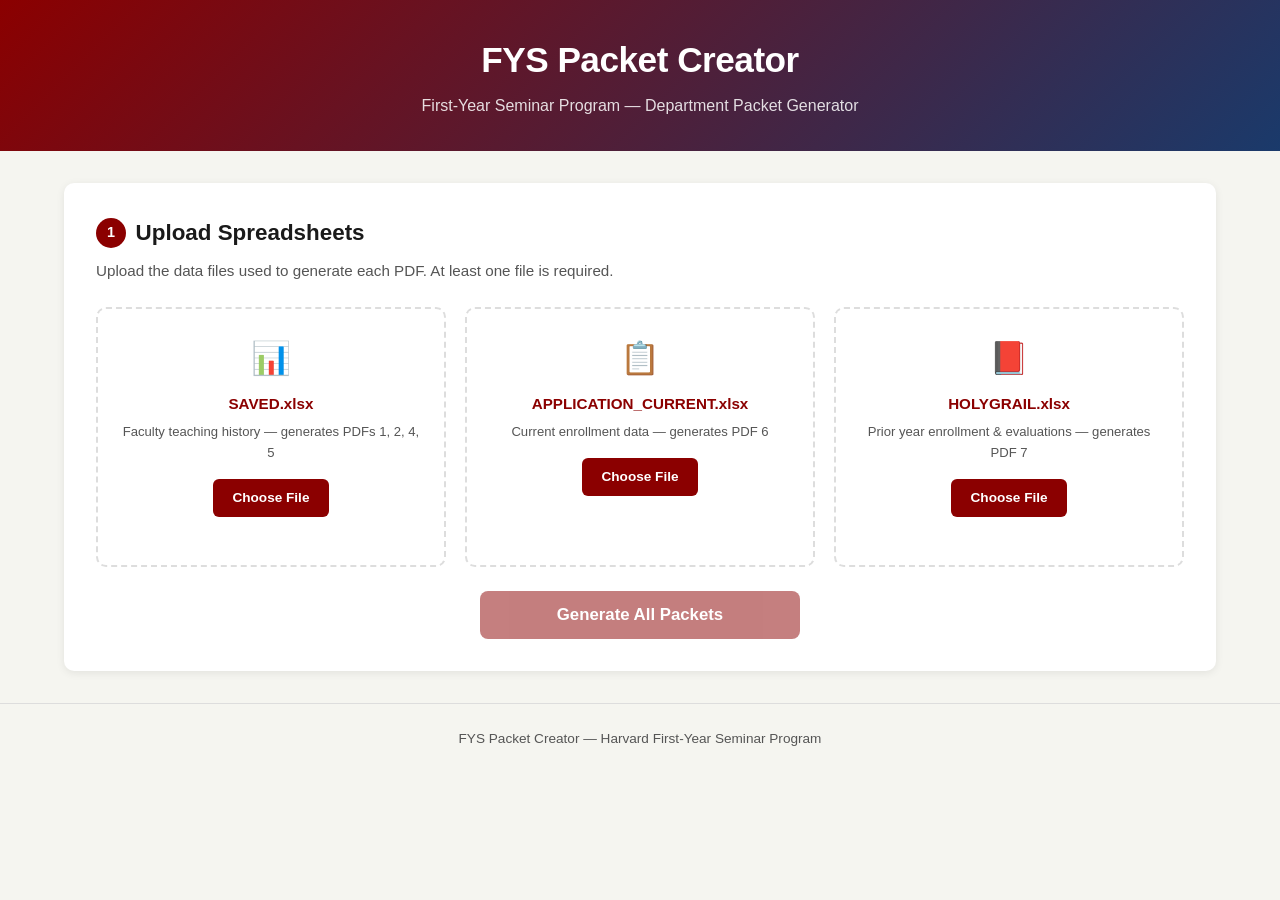
==== templates/index.html @ 32055b08 "Initial commit: FYS Packet Creator with web UI Flask-based tool for generating First-Year Seminar Pr" ====
<!DOCTYPE html>
<html lang="en">
<head>
    <meta charset="UTF-8">
    <meta name="viewport" content="width=device-width, initial-scale=1.0">
    <title>FYS Packet Creator</title>
    <link rel="stylesheet" href="/static/style.css">
</head>
<body>
    <header>
        <div class="header-content">
            <h1>FYS Packet Creator</h1>
            <p class="subtitle">First-Year Seminar Program &mdash; Department Packet Generator</p>
        </div>
    </header>

    <main>
        <!-- Step 1: Upload -->
        <section class="card" id="upload-section">
            <h2><span class="step-num">1</span> Upload Spreadsheets</h2>
            <p class="hint">Upload the data files used to generate each PDF. At least one file is required.</p>

            <div class="upload-grid">
                <div class="upload-box" id="box-saved">
                    <div class="upload-icon">&#128202;</div>
                    <h3>SAVED.xlsx</h3>
                    <p>Faculty teaching history &mdash; generates PDFs 1, 2, 4, 5</p>
                    <input type="file" id="file-saved" accept=".xlsx,.xls" />
                    <label for="file-saved" class="upload-btn">Choose File</label>
                    <span class="file-name" id="name-saved"></span>
                </div>

                <div class="upload-box" id="box-current">
                    <div class="upload-icon">&#128203;</div>
                    <h3>APPLICATION_CURRENT.xlsx</h3>
                    <p>Current enrollment data &mdash; generates PDF 6</p>
                    <input type="file" id="file-current" accept=".xlsx,.xls" />
                    <label for="file-current" class="upload-btn">Choose File</label>
                    <span class="file-name" id="name-current"></span>
                </div>

                <div class="upload-box" id="box-holygrail">
                    <div class="upload-icon">&#128213;</div>
                    <h3>HOLYGRAIL.xlsx</h3>
                    <p>Prior year enrollment &amp; evaluations &mdash; generates PDF 7</p>
                    <input type="file" id="file-holygrail" accept=".xlsx,.xls" />
                    <label for="file-holygrail" class="upload-btn">Choose File</label>
                    <span class="file-name" id="name-holygrail"></span>
                </div>
            </div>

            <button class="primary-btn" id="btn-generate" disabled>
                Generate All Packets
            </button>
        </section>

        <!-- Progress -->
        <section class="card hidden" id="progress-section">
            <h2>Generating Packets&hellip;</h2>
            <div class="progress-bar">
                <div class="progress-fill" id="progress-fill"></div>
            </div>
            <p id="progress-text">Processing spreadsheets&hellip;</p>
        </section>

        <!-- Step 2: Results -->
        <section class="card hidden" id="results-section">
            <div class="results-header">
                <h2><span class="step-num">2</span> Generated Packets</h2>
                <button class="secondary-btn" id="btn-download-all">
                    Download All (ZIP)
                </button>
            </div>

            <div class="stats-bar" id="stats-bar"></div>

            <div class="results-controls">
                <input type="text" id="search-dept" placeholder="Search departments&hellip;" />
            </div>

            <div class="dept-grid" id="dept-grid"></div>
        </section>

        <!-- Step 3: Preview -->
        <section class="card hidden" id="preview-section">
            <div class="preview-header">
                <h2 id="preview-title">Preview</h2>
                <button class="close-btn" id="btn-close-preview">&times;</button>
            </div>
            <iframe id="pdf-preview" src="about:blank"></iframe>
        </section>
    </main>

    <footer>
        <p>FYS Packet Creator &mdash; Harvard First-Year Seminar Program</p>
    </footer>

    <script src="/static/app.js"></script>
</body>
</html>
---- static/style.css ----
/* FYS Packet Creator - Styles */

:root {
    --crimson: #8B0000;
    --crimson-light: #a82020;
    --bg: #f5f5f0;
    --card-bg: #ffffff;
    --text: #1a1a1a;
    --text-secondary: #555;
    --border: #ddd;
    --accent-blue: #1a3a6b;
    --success: #2e7d32;
    --radius: 10px;
}

* { box-sizing: border-box; margin: 0; padding: 0; }

body {
    font-family: -apple-system, BlinkMacSystemFont, 'Segoe UI', Roboto, sans-serif;
    background: var(--bg);
    color: var(--text);
    line-height: 1.6;
}

/* Header */
header {
    background: linear-gradient(135deg, var(--crimson), var(--accent-blue));
    color: white;
    padding: 2rem 0;
    text-align: center;
}

header h1 {
    font-size: 2.2rem;
    font-weight: 700;
    letter-spacing: -0.5px;
}

.subtitle {
    opacity: 0.85;
    font-size: 1rem;
    margin-top: 0.3rem;
}

/* Main layout */
main {
    max-width: 1200px;
    margin: 2rem auto;
    padding: 0 1.5rem;
}

/* Cards */
.card {
    background: var(--card-bg);
    border-radius: var(--radius);
    padding: 2rem;
    margin-bottom: 2rem;
    box-shadow: 0 2px 8px rgba(0,0,0,0.08);
}

.card h2 {
    font-size: 1.4rem;
    margin-bottom: 0.5rem;
    display: flex;
    align-items: center;
    gap: 0.6rem;
}

.step-num {
    background: var(--crimson);
    color: white;
    width: 30px;
    height: 30px;
    border-radius: 50%;
    display: inline-flex;
    align-items: center;
    justify-content: center;
    font-size: 0.9rem;
    font-weight: 700;
    flex-shrink: 0;
}

.hint {
    color: var(--text-secondary);
    font-size: 0.95rem;
    margin-bottom: 1.5rem;
}

.hidden { display: none !important; }

/* Upload grid */
.upload-grid {
    display: grid;
    grid-template-columns: repeat(auto-fit, minmax(280px, 1fr));
    gap: 1.2rem;
    margin-bottom: 1.5rem;
}

.upload-box {
    border: 2px dashed var(--border);
    border-radius: var(--radius);
    padding: 1.5rem;
    text-align: center;
    transition: border-color 0.2s, background 0.2s;
}

.upload-box:hover { border-color: var(--crimson); background: #fef8f8; }
.upload-box.has-file { border-color: var(--success); border-style: solid; background: #f0faf0; }

.upload-icon { font-size: 2rem; margin-bottom: 0.5rem; }

.upload-box h3 {
    font-size: 0.95rem;
    margin-bottom: 0.3rem;
    color: var(--crimson);
}

.upload-box p { font-size: 0.82rem; color: var(--text-secondary); margin-bottom: 1rem; }

.upload-box input[type="file"] { display: none; }

.upload-btn {
    display: inline-block;
    background: var(--crimson);
    color: white;
    padding: 0.5rem 1.2rem;
    border-radius: 6px;
    cursor: pointer;
    font-size: 0.85rem;
    font-weight: 600;
    transition: background 0.2s;
}

.upload-btn:hover { background: var(--crimson-light); }

.file-name {
    display: block;
    margin-top: 0.5rem;
    font-size: 0.82rem;
    color: var(--success);
    font-weight: 600;
    min-height: 1.2em;
}

/* Buttons */
.primary-btn {
    display: block;
    width: 100%;
    max-width: 320px;
    margin: 0 auto;
    background: var(--crimson);
    color: white;
    border: none;
    padding: 0.9rem 2rem;
    border-radius: 8px;
    font-size: 1.05rem;
    font-weight: 700;
    cursor: pointer;
    transition: background 0.2s, transform 0.1s;
}

.primary-btn:hover:not(:disabled) { background: var(--crimson-light); transform: translateY(-1px); }
.primary-btn:disabled { opacity: 0.5; cursor: not-allowed; }

.secondary-btn {
    background: var(--accent-blue);
    color: white;
    border: none;
    padding: 0.6rem 1.4rem;
    border-radius: 6px;
    font-size: 0.9rem;
    font-weight: 600;
    cursor: pointer;
    transition: background 0.2s;
}

.secondary-btn:hover { background: #254a8a; }

/* Progress */
.progress-bar {
    width: 100%;
    height: 8px;
    background: #e0e0e0;
    border-radius: 4px;
    overflow: hidden;
    margin: 1rem 0;
}

.progress-fill {
    width: 0%;
    height: 100%;
    background: linear-gradient(90deg, var(--crimson), var(--accent-blue));
    border-radius: 4px;
    transition: width 0.3s;
}

#progress-text { color: var(--text-secondary); font-size: 0.9rem; }

/* Results */
.results-header {
    display: flex;
    justify-content: space-between;
    align-items: center;
    margin-bottom: 1rem;
    flex-wrap: wrap;
    gap: 0.5rem;
}

.stats-bar {
    display: flex;
    gap: 1.5rem;
    padding: 0.8rem 1rem;
    background: #f8f8f5;
    border-radius: 8px;
    margin-bottom: 1rem;
    font-size: 0.9rem;
    flex-wrap: wrap;
}

.stats-bar .stat {
    display: flex;
    align-items: center;
    gap: 0.4rem;
}

.stats-bar .stat-value {
    font-weight: 700;
    color: var(--crimson);
}

.results-controls {
    margin-bottom: 1rem;
}

#search-dept {
    width: 100%;
    max-width: 400px;
    padding: 0.6rem 1rem;
    border: 1px solid var(--border);
    border-radius: 6px;
    font-size: 0.95rem;
}

#search-dept:focus { outline: none; border-color: var(--crimson); }

/* Department grid */
.dept-grid {
    display: grid;
    grid-template-columns: repeat(auto-fill, minmax(300px, 1fr));
    gap: 1rem;
}

.dept-card {
    border: 1px solid var(--border);
    border-radius: 8px;
    padding: 1rem;
    transition: box-shadow 0.2s;
}

.dept-card:hover { box-shadow: 0 4px 12px rgba(0,0,0,0.1); }

.dept-card-header {
    display: flex;
    justify-content: space-between;
    align-items: flex-start;
    margin-bottom: 0.6rem;
}

.dept-code {
    font-size: 1.1rem;
    font-weight: 700;
    color: var(--crimson);
}

.dept-full-name {
    font-size: 0.8rem;
    color: var(--text-secondary);
    margin-bottom: 0.6rem;
}

.dept-pdfs {
    display: flex;
    flex-wrap: wrap;
    gap: 0.4rem;
    margin-bottom: 0.6rem;
}

.pdf-badge {
    display: inline-block;
    background: #f0f0f0;
    color: var(--text);
    padding: 0.2rem 0.5rem;
    border-radius: 4px;
    font-size: 0.72rem;
    cursor: pointer;
    transition: background 0.2s;
    white-space: nowrap;
    overflow: hidden;
    text-overflow: ellipsis;
    max-width: 200px;
}

.pdf-badge:hover { background: var(--crimson); color: white; }

.dept-actions {
    display: flex;
    gap: 0.5rem;
}

.dept-actions button {
    flex: 1;
    padding: 0.4rem;
    border: 1px solid var(--border);
    border-radius: 4px;
    background: white;
    font-size: 0.8rem;
    cursor: pointer;
    transition: all 0.2s;
}

.dept-actions .btn-preview { color: var(--accent-blue); border-color: var(--accent-blue); }
.dept-actions .btn-preview:hover { background: var(--accent-blue); color: white; }
.dept-actions .btn-download { color: var(--crimson); border-color: var(--crimson); }
.dept-actions .btn-download:hover { background: var(--crimson); color: white; }

/* Preview */
.preview-header {
    display: flex;
    justify-content: space-between;
    align-items: center;
    margin-bottom: 1rem;
}

.close-btn {
    background: none;
    border: none;
    font-size: 1.8rem;
    cursor: pointer;
    color: var(--text-secondary);
    line-height: 1;
}

.close-btn:hover { color: var(--crimson); }

#pdf-preview {
    width: 100%;
    height: 700px;
    border: 1px solid var(--border);
    border-radius: 6px;
}

/* Footer */
footer {
    text-align: center;
    padding: 1.5rem;
    color: var(--text-secondary);
    font-size: 0.85rem;
    border-top: 1px solid var(--border);
    margin-top: 2rem;
}

/* Responsive */
@media (max-width: 640px) {
    header h1 { font-size: 1.6rem; }
    .upload-grid { grid-template-columns: 1fr; }
    .dept-grid { grid-template-columns: 1fr; }
    .results-header { flex-direction: column; }
}
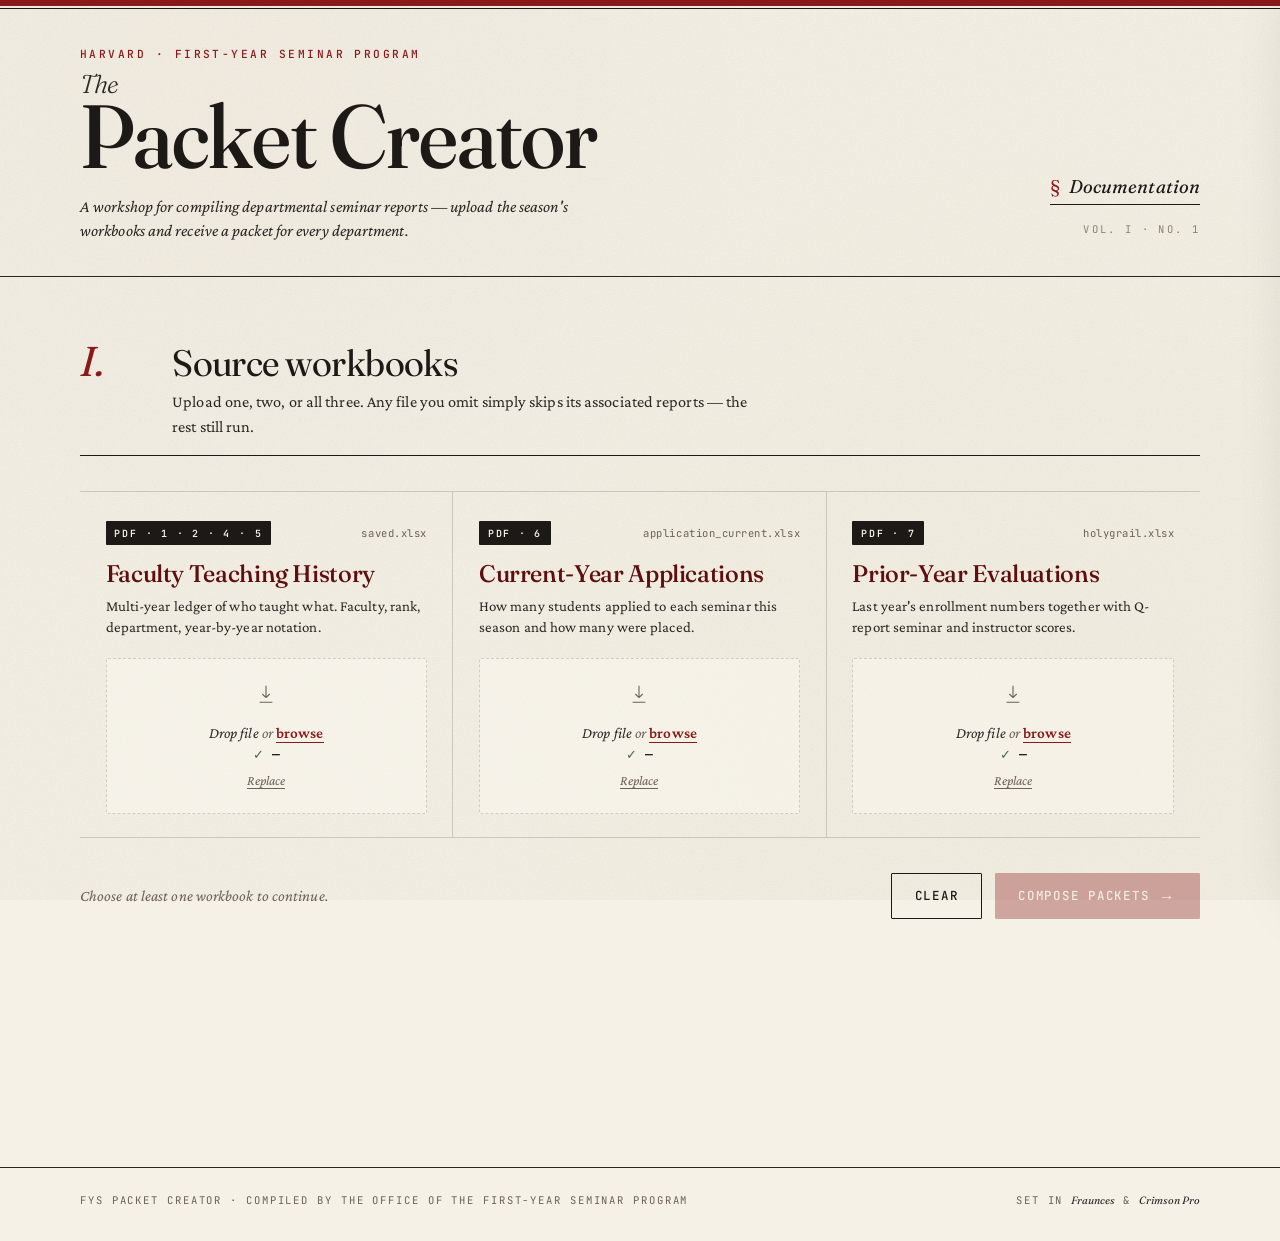
==== commit 743bd74c: "Redesign frontend with editorial typography and add user handbook Rewrite the upload page with a cal" ====
--- a/templates/index.html
+++ b/templates/index.html
@@ -1,100 +1,224 @@
 <!DOCTYPE html>
 <html lang="en">
 <head>
-    <meta charset="UTF-8">
-    <meta name="viewport" content="width=device-width, initial-scale=1.0">
-    <title>FYS Packet Creator</title>
-    <link rel="stylesheet" href="/static/style.css">
+    <meta charset="UTF-8" />
+    <meta name="viewport" content="width=device-width, initial-scale=1.0" />
+    <title>Packet Creator — First-Year Seminar Program</title>
+
+    <link rel="preconnect" href="https://fonts.googleapis.com">
+    <link rel="preconnect" href="https://fonts.gstatic.com" crossorigin>
+    <link href="https://fonts.googleapis.com/css2?family=Fraunces:ital,opsz,wght@0,9..144,300..900;1,9..144,300..900&family=Crimson+Pro:ital,wght@0,300..700;1,300..700&family=JetBrains+Mono:wght@400;500;600&display=swap" rel="stylesheet">
+
+    <link rel="stylesheet" href="/static/style.css" />
 </head>
 <body>
-    <header>
-        <div class="header-content">
-            <h1>FYS Packet Creator</h1>
-            <p class="subtitle">First-Year Seminar Program &mdash; Department Packet Generator</p>
+
+<div class="grain"></div>
+
+<header class="masthead">
+    <div class="rule rule-top"></div>
+    <div class="masthead-inner">
+        <div class="masthead-left">
+            <p class="eyebrow">Harvard · First-Year Seminar Program</p>
+            <h1 class="wordmark">
+                <span class="wordmark-the">The</span>
+                <span class="wordmark-main">Packet Creator</span>
+            </h1>
+            <p class="dek">A workshop for compiling departmental seminar reports — upload the season's workbooks and receive a packet for every department.</p>
+        </div>
+        <nav class="masthead-nav">
+            <a class="nav-link" href="/static/docs.html" target="_blank" rel="noopener">
+                <span class="nav-num">§</span>
+                <span class="nav-label">Documentation</span>
+            </a>
+            <span class="nav-meta">Vol. I · No. 1</span>
+        </nav>
+    </div>
+    <div class="rule rule-bottom"></div>
+</header>
+
+<main class="folio">
+
+    <!-- ─────────────────────────────────────────────────────────────
+         I. SOURCE FILES
+         ────────────────────────────────────────────────────────── -->
+    <section class="movement" id="upload-section">
+        <header class="movement-head">
+            <span class="movement-num">I.</span>
+            <div>
+                <h2 class="movement-title">Source workbooks</h2>
+                <p class="movement-sub">Upload one, two, or all three. Any file you omit simply skips its associated reports — the rest still run.</p>
+            </div>
+        </header>
+
+        <div class="dropzones">
+
+            <article class="dropzone" data-key="saved" data-field="saved_xlsx">
+                <header class="dz-head">
+                    <span class="dz-tag">Pdf · 1 · 2 · 4 · 5</span>
+                    <span class="dz-filename">SAVED.xlsx</span>
+                </header>
+                <h3 class="dz-name">Faculty Teaching History</h3>
+                <p class="dz-blurb">Multi-year ledger of who taught what. Faculty, rank, department, year-by-year notation.</p>
+                <div class="dz-drop" tabindex="0" role="button" aria-label="Upload SAVED.xlsx">
+                    <input type="file" id="file-saved" accept=".xlsx,.xls" hidden />
+                    <div class="dz-empty">
+                        <svg class="dz-icon" viewBox="0 0 24 24" fill="none" stroke="currentColor" stroke-width="1.2"><path d="M12 3v13m0 0l-4-4m4 4l4-4M5 21h14"/></svg>
+                        <p class="dz-prompt">Drop file <span class="dz-or">or</span> <span class="dz-browse">browse</span></p>
+                    </div>
+                    <div class="dz-filled" hidden>
+                        <p class="dz-check">✓ <span class="dz-fname">—</span></p>
+                        <button type="button" class="dz-replace">Replace</button>
+                    </div>
+                </div>
+            </article>
+
+            <article class="dropzone" data-key="current" data-field="application_current_xlsx">
+                <header class="dz-head">
+                    <span class="dz-tag">Pdf · 6</span>
+                    <span class="dz-filename">APPLICATION_CURRENT.xlsx</span>
+                </header>
+                <h3 class="dz-name">Current-Year Applications</h3>
+                <p class="dz-blurb">How many students applied to each seminar this season and how many were placed.</p>
+                <div class="dz-drop" tabindex="0" role="button" aria-label="Upload APPLICATION_CURRENT.xlsx">
+                    <input type="file" id="file-current" accept=".xlsx,.xls" hidden />
+                    <div class="dz-empty">
+                        <svg class="dz-icon" viewBox="0 0 24 24" fill="none" stroke="currentColor" stroke-width="1.2"><path d="M12 3v13m0 0l-4-4m4 4l4-4M5 21h14"/></svg>
+                        <p class="dz-prompt">Drop file <span class="dz-or">or</span> <span class="dz-browse">browse</span></p>
+                    </div>
+                    <div class="dz-filled" hidden>
+                        <p class="dz-check">✓ <span class="dz-fname">—</span></p>
+                        <button type="button" class="dz-replace">Replace</button>
+                    </div>
+                </div>
+            </article>
+
+            <article class="dropzone" data-key="holygrail" data-field="holygrail_xlsx">
+                <header class="dz-head">
+                    <span class="dz-tag">Pdf · 7</span>
+                    <span class="dz-filename">HOLYGRAIL.xlsx</span>
+                </header>
+                <h3 class="dz-name">Prior-Year Evaluations</h3>
+                <p class="dz-blurb">Last year's enrollment numbers together with Q-report seminar and instructor scores.</p>
+                <div class="dz-drop" tabindex="0" role="button" aria-label="Upload HOLYGRAIL.xlsx">
+                    <input type="file" id="file-holygrail" accept=".xlsx,.xls" hidden />
+                    <div class="dz-empty">
+                        <svg class="dz-icon" viewBox="0 0 24 24" fill="none" stroke="currentColor" stroke-width="1.2"><path d="M12 3v13m0 0l-4-4m4 4l4-4M5 21h14"/></svg>
+                        <p class="dz-prompt">Drop file <span class="dz-or">or</span> <span class="dz-browse">browse</span></p>
+                    </div>
+                    <div class="dz-filled" hidden>
+                        <p class="dz-check">✓ <span class="dz-fname">—</span></p>
+                        <button type="button" class="dz-replace">Replace</button>
+                    </div>
+                </div>
+            </article>
+
+        </div>
+
+        <footer class="movement-foot">
+            <p class="run-status" id="run-status">Choose at least one workbook to continue.</p>
+            <div class="run-actions">
+                <button class="btn btn-ghost" id="btn-reset" type="button">Clear</button>
+                <button class="btn btn-press" id="btn-generate" type="button" disabled>
+                    <span>Compose packets</span>
+                    <span class="btn-arrow">→</span>
+                </button>
+            </div>
+        </footer>
+    </section>
+
+    <!-- ─────────────────────────────────────────────────────────────
+         PROGRESS
+         ────────────────────────────────────────────────────────── -->
+    <section class="movement progress-movement" id="progress-section" hidden>
+        <header class="movement-head">
+            <span class="movement-num">·</span>
+            <div>
+                <h2 class="movement-title" id="progress-headline">Composing…</h2>
+                <p class="movement-sub" id="progress-detail">Reading workbooks.</p>
+            </div>
+        </header>
+
+        <ol class="phases">
+            <li class="phase" data-phase="upload"><span class="phase-num">01</span><span class="phase-label">Upload</span></li>
+            <li class="phase" data-phase="read"><span class="phase-num">02</span><span class="phase-label">Read workbooks</span></li>
+            <li class="phase" data-phase="generate"><span class="phase-num">03</span><span class="phase-label">Generate PDFs</span></li>
+            <li class="phase" data-phase="combine"><span class="phase-num">04</span><span class="phase-label">Combine</span></li>
+            <li class="phase" data-phase="done"><span class="phase-num">05</span><span class="phase-label">Done</span></li>
+        </ol>
+
+        <div class="progress-strip">
+            <div class="progress-strip-fill" id="progress-fill"></div>
+        </div>
+    </section>
+
+    <!-- ─────────────────────────────────────────────────────────────
+         II. INDEX OF DEPARTMENTS
+         ────────────────────────────────────────────────────────── -->
+    <section class="movement" id="results-section" hidden>
+        <header class="movement-head">
+            <span class="movement-num">II.</span>
+            <div>
+                <h2 class="movement-title">Index of departments</h2>
+                <p class="movement-sub" id="results-sub">—</p>
+            </div>
+        </header>
+
+        <div class="index-toolbar">
+            <div class="search">
+                <span class="search-glyph">⌕</span>
+                <input type="search" id="search-dept" placeholder="Search by code or full name…" autocomplete="off" />
+            </div>
+            <div class="toolbar-right">
+                <div class="sort">
+                    <label for="sort-dept">Order</label>
+                    <select id="sort-dept">
+                        <option value="code">By code</option>
+                        <option value="name">By full name</option>
+                        <option value="count">By PDF count</option>
+                    </select>
+                </div>
+                <button class="btn btn-press btn-small" id="btn-download-all" type="button">
+                    Download all (ZIP)
+                </button>
+            </div>
+        </div>
+
+        <ul class="dept-index" id="dept-grid"></ul>
+
+        <div class="errors-shelf" id="errors-shelf" hidden>
+            <h3 class="errors-title">Warnings</h3>
+            <ul class="errors-list" id="errors-list"></ul>
+        </div>
+    </section>
+
+</main>
+
+<!-- ─────────────────────────────────────────────────────────────
+     PREVIEW DRAWER
+     ────────────────────────────────────────────────────────── -->
+<aside class="preview" id="preview-section" hidden>
+    <header class="preview-head">
+        <div>
+            <p class="preview-eyebrow" id="preview-eyebrow">Preview</p>
+            <h3 class="preview-title" id="preview-title">—</h3>
+        </div>
+        <div class="preview-actions">
+            <a class="btn btn-ghost btn-small" id="preview-open-tab" href="#" target="_blank" rel="noopener">Open in new tab</a>
+            <button class="btn btn-ghost btn-small" id="btn-close-preview" type="button">Close ×</button>
         </div>
     </header>
-
-    <main>
-        <!-- Step 1: Upload -->
-        <section class="card" id="upload-section">
-            <h2><span class="step-num">1</span> Upload Spreadsheets</h2>
-            <p class="hint">Upload the data files used to generate each PDF. At least one file is required.</p>
-
-            <div class="upload-grid">
-                <div class="upload-box" id="box-saved">
-                    <div class="upload-icon">&#128202;</div>
-                    <h3>SAVED.xlsx</h3>
-                    <p>Faculty teaching history &mdash; generates PDFs 1, 2, 4, 5</p>
-                    <input type="file" id="file-saved" accept=".xlsx,.xls" />
-                    <label for="file-saved" class="upload-btn">Choose File</label>
-                    <span class="file-name" id="name-saved"></span>
-                </div>
-
-                <div class="upload-box" id="box-current">
-                    <div class="upload-icon">&#128203;</div>
-                    <h3>APPLICATION_CURRENT.xlsx</h3>
-                    <p>Current enrollment data &mdash; generates PDF 6</p>
-                    <input type="file" id="file-current" accept=".xlsx,.xls" />
-                    <label for="file-current" class="upload-btn">Choose File</label>
-                    <span class="file-name" id="name-current"></span>
-                </div>
-
-                <div class="upload-box" id="box-holygrail">
-                    <div class="upload-icon">&#128213;</div>
-                    <h3>HOLYGRAIL.xlsx</h3>
-                    <p>Prior year enrollment &amp; evaluations &mdash; generates PDF 7</p>
-                    <input type="file" id="file-holygrail" accept=".xlsx,.xls" />
-                    <label for="file-holygrail" class="upload-btn">Choose File</label>
-                    <span class="file-name" id="name-holygrail"></span>
-                </div>
-            </div>
-
-            <button class="primary-btn" id="btn-generate" disabled>
-                Generate All Packets
-            </button>
-        </section>
-
-        <!-- Progress -->
-        <section class="card hidden" id="progress-section">
-            <h2>Generating Packets&hellip;</h2>
-            <div class="progress-bar">
-                <div class="progress-fill" id="progress-fill"></div>
-            </div>
-            <p id="progress-text">Processing spreadsheets&hellip;</p>
-        </section>
-
-        <!-- Step 2: Results -->
-        <section class="card hidden" id="results-section">
-            <div class="results-header">
-                <h2><span class="step-num">2</span> Generated Packets</h2>
-                <button class="secondary-btn" id="btn-download-all">
-                    Download All (ZIP)
-                </button>
-            </div>
-
-            <div class="stats-bar" id="stats-bar"></div>
-
-            <div class="results-controls">
-                <input type="text" id="search-dept" placeholder="Search departments&hellip;" />
-            </div>
-
-            <div class="dept-grid" id="dept-grid"></div>
-        </section>
-
-        <!-- Step 3: Preview -->
-        <section class="card hidden" id="preview-section">
-            <div class="preview-header">
-                <h2 id="preview-title">Preview</h2>
-                <button class="close-btn" id="btn-close-preview">&times;</button>
-            </div>
-            <iframe id="pdf-preview" src="about:blank"></iframe>
-        </section>
-    </main>
-
-    <footer>
-        <p>FYS Packet Creator &mdash; Harvard First-Year Seminar Program</p>
-    </footer>
-
-    <script src="/static/app.js"></script>
+    <iframe id="pdf-preview" src="about:blank" title="PDF preview"></iframe>
+</aside>
+
+<footer class="colophon">
+    <div class="rule"></div>
+    <div class="colophon-inner">
+        <p class="colophon-left">FYS Packet Creator · Compiled by the office of the First-Year Seminar Program</p>
+        <p class="colophon-right">Set in <em>Fraunces</em> &amp; <em>Crimson Pro</em></p>
+    </div>
+</footer>
+
+<script src="/static/app.js"></script>
 </body>
 </html>
--- a/static/style.css
+++ b/static/style.css
@@ -1,368 +1,841 @@
-/* FYS Packet Creator - Styles */
+/* ─────────────────────────────────────────────────────────────
+   FYS Packet Creator — Editorial Institutional
+   ───────────────────────────────────────────────────────── */
 
 :root {
-    --crimson: #8B0000;
-    --crimson-light: #a82020;
-    --bg: #f5f5f0;
-    --card-bg: #ffffff;
-    --text: #1a1a1a;
-    --text-secondary: #555;
-    --border: #ddd;
-    --accent-blue: #1a3a6b;
-    --success: #2e7d32;
-    --radius: 10px;
+    --ink:          #1c1917;
+    --ink-soft:     #2c2723;
+    --paper:        #f5f1e6;
+    --paper-soft:   #ede7d4;
+    --paper-deep:   #e3dcc4;
+    --crimson:      #8a1a1a;
+    --crimson-deep: #5e0e0e;
+    --crimson-fade: rgba(138, 26, 26, 0.08);
+    --gold:         #a07a2e;
+    --rule:         #2c2723;
+    --rule-soft:    rgba(44, 39, 35, 0.18);
+    --muted:        #6b6157;
+    --muted-soft:   #8b8275;
+    --ok:           #4a6b3d;
+    --warn:         #a8501f;
+
+    --display: "Fraunces", "Times New Roman", Georgia, serif;
+    --body:    "Crimson Pro", "Iowan Old Style", Cambria, serif;
+    --mono:    "JetBrains Mono", ui-monospace, Menlo, Consolas, monospace;
 }
 
 * { box-sizing: border-box; margin: 0; padding: 0; }
 
+html, body { background: var(--paper); color: var(--ink); }
+
 body {
-    font-family: -apple-system, BlinkMacSystemFont, 'Segoe UI', Roboto, sans-serif;
-    background: var(--bg);
-    color: var(--text);
-    line-height: 1.6;
-}
-
-/* Header */
-header {
-    background: linear-gradient(135deg, var(--crimson), var(--accent-blue));
-    color: white;
-    padding: 2rem 0;
-    text-align: center;
-}
-
-header h1 {
-    font-size: 2.2rem;
-    font-weight: 700;
-    letter-spacing: -0.5px;
-}
-
-.subtitle {
-    opacity: 0.85;
-    font-size: 1rem;
-    margin-top: 0.3rem;
-}
-
-/* Main layout */
-main {
+    font-family: var(--body);
+    font-size: 18px;
+    font-weight: 400;
+    line-height: 1.55;
+    letter-spacing: 0.005em;
+    min-height: 100vh;
+    -webkit-font-smoothing: antialiased;
+    text-rendering: optimizeLegibility;
+    position: relative;
+}
+
+/* Subtle paper grain overlay */
+.grain {
+    pointer-events: none;
+    position: fixed; inset: 0;
+    z-index: 0;
+    opacity: 0.35;
+    background-image:
+        radial-gradient(circle at 18% 12%, rgba(138,26,26,0.04) 0, transparent 40%),
+        radial-gradient(circle at 82% 78%, rgba(160,122,46,0.05) 0, transparent 45%),
+        url("data:image/svg+xml;utf8,<svg xmlns='http://www.w3.org/2000/svg' width='160' height='160'><filter id='n'><feTurbulence type='fractalNoise' baseFrequency='0.85' numOctaves='2' seed='3'/><feColorMatrix values='0 0 0 0 0.1 0 0 0 0 0.08 0 0 0 0 0.06 0 0 0 0.18 0'/></filter><rect width='100%' height='100%' filter='url(%23n)'/></svg>");
+    mix-blend-mode: multiply;
+}
+
+::selection { background: var(--crimson); color: var(--paper); }
+
+/* ─── Rules ─── */
+.rule { height: 1px; background: var(--rule); }
+.rule-top { height: 6px; background: var(--crimson); position: relative; }
+.rule-top::after {
+    content: "";
+    position: absolute; left: 0; right: 0; bottom: -3px;
+    height: 1px; background: var(--ink);
+}
+.rule-bottom { height: 1px; background: var(--rule); margin-top: 0; }
+
+/* ═════════════════════════════════════════════════════════════
+   MASTHEAD
+   ═════════════════════════════════════════════════════════════ */
+.masthead { position: relative; z-index: 1; }
+
+.masthead-inner {
     max-width: 1200px;
-    margin: 2rem auto;
-    padding: 0 1.5rem;
-}
-
-/* Cards */
-.card {
-    background: var(--card-bg);
-    border-radius: var(--radius);
-    padding: 2rem;
-    margin-bottom: 2rem;
-    box-shadow: 0 2px 8px rgba(0,0,0,0.08);
-}
-
-.card h2 {
-    font-size: 1.4rem;
+    margin: 0 auto;
+    padding: 2.5rem 2.5rem 2rem;
+    display: grid;
+    grid-template-columns: 1fr auto;
+    gap: 2rem;
+    align-items: end;
+}
+
+.eyebrow {
+    font-family: var(--mono);
+    font-size: 0.7rem;
+    font-weight: 500;
+    text-transform: uppercase;
+    letter-spacing: 0.22em;
+    color: var(--crimson);
+    margin-bottom: 0.6rem;
+}
+
+.wordmark {
+    font-family: var(--display);
+    font-weight: 400;
+    line-height: 0.92;
+    letter-spacing: -0.025em;
+    color: var(--ink);
+    margin-bottom: 1.1rem;
+    font-variation-settings: "opsz" 144, "SOFT" 30;
+}
+.wordmark-the {
+    display: block;
+    font-style: italic;
+    font-weight: 300;
+    font-size: 1.6rem;
+    color: var(--ink-soft);
+    margin-bottom: -0.1rem;
+    letter-spacing: -0.01em;
+    font-variation-settings: "opsz" 18;
+}
+.wordmark-main {
+    display: block;
+    font-size: clamp(3.2rem, 7.5vw, 5.6rem);
+    font-weight: 500;
+}
+
+.dek {
+    max-width: 56ch;
+    font-family: var(--body);
+    font-size: 1.05rem;
+    font-style: italic;
+    color: var(--ink-soft);
+    line-height: 1.45;
+    font-weight: 400;
+}
+
+.masthead-nav {
+    display: flex;
+    flex-direction: column;
+    align-items: flex-end;
+    gap: 1rem;
+    padding-bottom: 0.4rem;
+}
+
+.nav-link {
+    display: inline-flex;
+    align-items: baseline;
+    gap: 0.5rem;
+    text-decoration: none;
+    color: var(--ink);
+    font-family: var(--display);
+    font-style: italic;
+    font-size: 1.15rem;
+    border-bottom: 1px solid var(--ink);
+    padding-bottom: 2px;
+    transition: color 0.2s, border-color 0.2s;
+}
+.nav-link:hover { color: var(--crimson); border-color: var(--crimson); }
+.nav-num { font-family: var(--display); font-style: normal; color: var(--crimson); }
+
+.nav-meta {
+    font-family: var(--mono);
+    font-size: 0.66rem;
+    text-transform: uppercase;
+    letter-spacing: 0.22em;
+    color: var(--muted-soft);
+}
+
+/* ═════════════════════════════════════════════════════════════
+   FOLIO (main content)
+   ═════════════════════════════════════════════════════════════ */
+.folio {
+    max-width: 1200px;
+    margin: 0 auto;
+    padding: 4rem 2.5rem 6rem;
+    position: relative;
+    z-index: 1;
+}
+
+/* ─── Movements (numbered sections) ─── */
+.movement { margin-bottom: 5.5rem; }
+.movement:last-of-type { margin-bottom: 0; }
+
+.movement-head {
+    display: grid;
+    grid-template-columns: auto 1fr;
+    gap: 1.6rem;
+    align-items: baseline;
+    margin-bottom: 2.2rem;
+    padding-bottom: 1rem;
+    border-bottom: 1px solid var(--ink);
+}
+
+.movement-num {
+    font-family: var(--display);
+    font-style: italic;
+    font-weight: 400;
+    font-size: 2.6rem;
+    color: var(--crimson);
+    line-height: 1;
+    font-variation-settings: "opsz" 48;
+    min-width: 1.6em;
+}
+
+.movement-title {
+    font-family: var(--display);
+    font-weight: 400;
+    font-size: clamp(1.7rem, 3vw, 2.3rem);
+    letter-spacing: -0.015em;
+    line-height: 1.05;
+    color: var(--ink);
     margin-bottom: 0.5rem;
-    display: flex;
-    align-items: center;
-    gap: 0.6rem;
-}
-
-.step-num {
-    background: var(--crimson);
-    color: white;
-    width: 30px;
-    height: 30px;
-    border-radius: 50%;
-    display: inline-flex;
-    align-items: center;
-    justify-content: center;
-    font-size: 0.9rem;
-    font-weight: 700;
-    flex-shrink: 0;
-}
-
-.hint {
-    color: var(--text-secondary);
-    font-size: 0.95rem;
-    margin-bottom: 1.5rem;
-}
-
-.hidden { display: none !important; }
-
-/* Upload grid */
-.upload-grid {
+    font-variation-settings: "opsz" 72;
+}
+
+.movement-sub {
+    font-family: var(--body);
+    font-size: 1.02rem;
+    color: var(--ink-soft);
+    line-height: 1.5;
+    max-width: 64ch;
+}
+
+/* ═════════════════════════════════════════════════════════════
+   DROPZONES
+   ═════════════════════════════════════════════════════════════ */
+.dropzones {
     display: grid;
     grid-template-columns: repeat(auto-fit, minmax(280px, 1fr));
-    gap: 1.2rem;
-    margin-bottom: 1.5rem;
-}
-
-.upload-box {
-    border: 2px dashed var(--border);
-    border-radius: var(--radius);
-    padding: 1.5rem;
+    gap: 0;
+    border-top: 1px solid var(--rule-soft);
+    border-bottom: 1px solid var(--rule-soft);
+}
+
+.dropzone {
+    padding: 1.8rem 1.6rem 1.4rem;
+    border-right: 1px solid var(--rule-soft);
+    background: transparent;
+    transition: background 0.25s ease;
+}
+.dropzone:last-child { border-right: none; }
+.dropzone:hover { background: rgba(255, 252, 244, 0.55); }
+
+.dz-head {
+    display: flex;
+    justify-content: space-between;
+    align-items: center;
+    margin-bottom: 1rem;
+    gap: 0.6rem;
+}
+
+.dz-tag {
+    font-family: var(--mono);
+    font-size: 0.62rem;
+    font-weight: 600;
+    text-transform: uppercase;
+    letter-spacing: 0.18em;
+    color: var(--paper);
+    background: var(--ink);
+    padding: 0.28rem 0.55rem;
+    border-radius: 1px;
+}
+
+.dz-filename {
+    font-family: var(--mono);
+    font-size: 0.66rem;
+    letter-spacing: 0.05em;
+    color: var(--muted);
+    text-transform: lowercase;
+}
+
+.dz-name {
+    font-family: var(--display);
+    font-weight: 500;
+    font-size: 1.5rem;
+    letter-spacing: -0.015em;
+    line-height: 1.1;
+    color: var(--crimson-deep);
+    margin-bottom: 0.5rem;
+    font-variation-settings: "opsz" 48;
+}
+
+.dz-blurb {
+    font-family: var(--body);
+    font-size: 0.93rem;
+    color: var(--ink-soft);
+    line-height: 1.45;
+    margin-bottom: 1.2rem;
+    min-height: 2.6em;
+}
+
+.dz-drop {
+    border: 1.5px dashed var(--rule-soft);
+    border-radius: 2px;
+    padding: 1.5rem 1rem;
     text-align: center;
-    transition: border-color 0.2s, background 0.2s;
-}
-
-.upload-box:hover { border-color: var(--crimson); background: #fef8f8; }
-.upload-box.has-file { border-color: var(--success); border-style: solid; background: #f0faf0; }
-
-.upload-icon { font-size: 2rem; margin-bottom: 0.5rem; }
-
-.upload-box h3 {
-    font-size: 0.95rem;
-    margin-bottom: 0.3rem;
-    color: var(--crimson);
-}
-
-.upload-box p { font-size: 0.82rem; color: var(--text-secondary); margin-bottom: 1rem; }
-
-.upload-box input[type="file"] { display: none; }
-
-.upload-btn {
-    display: inline-block;
-    background: var(--crimson);
-    color: white;
-    padding: 0.5rem 1.2rem;
-    border-radius: 6px;
-    cursor: pointer;
-    font-size: 0.85rem;
-    font-weight: 600;
-    transition: background 0.2s;
-}
-
-.upload-btn:hover { background: var(--crimson-light); }
-
-.file-name {
-    display: block;
-    margin-top: 0.5rem;
-    font-size: 0.82rem;
-    color: var(--success);
-    font-weight: 600;
-    min-height: 1.2em;
-}
-
-/* Buttons */
-.primary-btn {
-    display: block;
-    width: 100%;
-    max-width: 320px;
-    margin: 0 auto;
-    background: var(--crimson);
-    color: white;
-    border: none;
-    padding: 0.9rem 2rem;
-    border-radius: 8px;
-    font-size: 1.05rem;
-    font-weight: 700;
-    cursor: pointer;
-    transition: background 0.2s, transform 0.1s;
-}
-
-.primary-btn:hover:not(:disabled) { background: var(--crimson-light); transform: translateY(-1px); }
-.primary-btn:disabled { opacity: 0.5; cursor: not-allowed; }
-
-.secondary-btn {
-    background: var(--accent-blue);
-    color: white;
-    border: none;
-    padding: 0.6rem 1.4rem;
-    border-radius: 6px;
-    font-size: 0.9rem;
-    font-weight: 600;
-    cursor: pointer;
-    transition: background 0.2s;
-}
-
-.secondary-btn:hover { background: #254a8a; }
-
-/* Progress */
-.progress-bar {
-    width: 100%;
-    height: 8px;
-    background: #e0e0e0;
-    border-radius: 4px;
-    overflow: hidden;
-    margin: 1rem 0;
-}
-
-.progress-fill {
-    width: 0%;
-    height: 100%;
-    background: linear-gradient(90deg, var(--crimson), var(--accent-blue));
-    border-radius: 4px;
-    transition: width 0.3s;
-}
-
-#progress-text { color: var(--text-secondary); font-size: 0.9rem; }
-
-/* Results */
-.results-header {
-    display: flex;
-    justify-content: space-between;
-    align-items: center;
-    margin-bottom: 1rem;
-    flex-wrap: wrap;
-    gap: 0.5rem;
-}
-
-.stats-bar {
-    display: flex;
-    gap: 1.5rem;
-    padding: 0.8rem 1rem;
-    background: #f8f8f5;
-    border-radius: 8px;
-    margin-bottom: 1rem;
-    font-size: 0.9rem;
-    flex-wrap: wrap;
-}
-
-.stats-bar .stat {
-    display: flex;
-    align-items: center;
-    gap: 0.4rem;
-}
-
-.stats-bar .stat-value {
-    font-weight: 700;
-    color: var(--crimson);
-}
-
-.results-controls {
-    margin-bottom: 1rem;
-}
-
-#search-dept {
-    width: 100%;
-    max-width: 400px;
-    padding: 0.6rem 1rem;
-    border: 1px solid var(--border);
-    border-radius: 6px;
-    font-size: 0.95rem;
-}
-
-#search-dept:focus { outline: none; border-color: var(--crimson); }
-
-/* Department grid */
-.dept-grid {
-    display: grid;
-    grid-template-columns: repeat(auto-fill, minmax(300px, 1fr));
-    gap: 1rem;
-}
-
-.dept-card {
-    border: 1px solid var(--border);
-    border-radius: 8px;
-    padding: 1rem;
-    transition: box-shadow 0.2s;
-}
-
-.dept-card:hover { box-shadow: 0 4px 12px rgba(0,0,0,0.1); }
-
-.dept-card-header {
-    display: flex;
-    justify-content: space-between;
-    align-items: flex-start;
-    margin-bottom: 0.6rem;
-}
-
-.dept-code {
-    font-size: 1.1rem;
-    font-weight: 700;
-    color: var(--crimson);
-}
-
-.dept-full-name {
-    font-size: 0.8rem;
-    color: var(--text-secondary);
-    margin-bottom: 0.6rem;
-}
-
-.dept-pdfs {
-    display: flex;
-    flex-wrap: wrap;
-    gap: 0.4rem;
-    margin-bottom: 0.6rem;
-}
-
-.pdf-badge {
-    display: inline-block;
-    background: #f0f0f0;
-    color: var(--text);
-    padding: 0.2rem 0.5rem;
-    border-radius: 4px;
-    font-size: 0.72rem;
-    cursor: pointer;
-    transition: background 0.2s;
-    white-space: nowrap;
-    overflow: hidden;
-    text-overflow: ellipsis;
-    max-width: 200px;
-}
-
-.pdf-badge:hover { background: var(--crimson); color: white; }
-
-.dept-actions {
-    display: flex;
-    gap: 0.5rem;
-}
-
-.dept-actions button {
-    flex: 1;
-    padding: 0.4rem;
-    border: 1px solid var(--border);
-    border-radius: 4px;
-    background: white;
-    font-size: 0.8rem;
     cursor: pointer;
     transition: all 0.2s;
-}
-
-.dept-actions .btn-preview { color: var(--accent-blue); border-color: var(--accent-blue); }
-.dept-actions .btn-preview:hover { background: var(--accent-blue); color: white; }
-.dept-actions .btn-download { color: var(--crimson); border-color: var(--crimson); }
-.dept-actions .btn-download:hover { background: var(--crimson); color: white; }
-
-/* Preview */
-.preview-header {
-    display: flex;
-    justify-content: space-between;
-    align-items: center;
-    margin-bottom: 1rem;
-}
-
-.close-btn {
+    min-height: 110px;
+    display: flex;
+    align-items: center;
+    justify-content: center;
+    flex-direction: column;
+    background: rgba(255, 252, 244, 0.4);
+}
+.dz-drop:hover, .dz-drop:focus-visible {
+    border-color: var(--crimson);
+    background: var(--crimson-fade);
+    outline: none;
+}
+.dz-drop.is-dragover {
+    border-color: var(--crimson);
+    border-style: solid;
+    background: var(--crimson-fade);
+    transform: scale(1.01);
+}
+
+.dropzone.is-filled .dz-drop {
+    border-color: var(--ink);
+    border-style: solid;
+    background: var(--paper-soft);
+}
+
+.dz-icon { width: 22px; height: 22px; color: var(--muted); margin-bottom: 0.45rem; }
+
+.dz-prompt {
+    font-family: var(--body);
+    font-size: 0.95rem;
+    color: var(--ink-soft);
+    font-style: italic;
+}
+.dz-or { color: var(--muted); }
+.dz-browse {
+    font-style: normal;
+    font-weight: 600;
+    color: var(--crimson);
+    border-bottom: 1px solid var(--crimson);
+    padding-bottom: 1px;
+}
+
+.dz-filled {
+    display: flex;
+    flex-direction: column;
+    align-items: center;
+    gap: 0.5rem;
+}
+.dz-check {
+    font-family: var(--mono);
+    font-size: 0.82rem;
+    color: var(--ok);
+    word-break: break-all;
+    max-width: 100%;
+}
+.dz-fname { font-weight: 500; color: var(--ink); }
+.dz-replace {
+    font-family: var(--body);
+    font-style: italic;
+    font-size: 0.85rem;
     background: none;
     border: none;
-    font-size: 1.8rem;
+    border-bottom: 1px solid var(--muted);
+    color: var(--muted);
     cursor: pointer;
-    color: var(--text-secondary);
+    padding: 0;
+}
+.dz-replace:hover { color: var(--crimson); border-color: var(--crimson); }
+
+/* ─── Action row ─── */
+.movement-foot {
+    margin-top: 2.2rem;
+    display: flex;
+    justify-content: space-between;
+    align-items: center;
+    gap: 1.5rem;
+    flex-wrap: wrap;
+}
+
+.run-status {
+    font-family: var(--body);
+    font-style: italic;
+    color: var(--muted);
+    font-size: 0.98rem;
+}
+.run-status.is-ready { color: var(--ink); font-style: normal; }
+.run-status.is-error { color: var(--crimson); font-style: normal; }
+
+.run-actions { display: flex; gap: 0.8rem; }
+
+/* ═════════════════════════════════════════════════════════════
+   BUTTONS
+   ═════════════════════════════════════════════════════════════ */
+.btn {
+    font-family: var(--mono);
+    font-size: 0.78rem;
+    font-weight: 500;
+    letter-spacing: 0.14em;
+    text-transform: uppercase;
+    padding: 0.85rem 1.4rem;
+    border: 1px solid var(--ink);
+    background: transparent;
+    color: var(--ink);
+    cursor: pointer;
+    transition: all 0.2s ease;
+    text-decoration: none;
+    display: inline-flex;
+    align-items: center;
+    gap: 0.6rem;
+    border-radius: 1px;
+}
+.btn-small { padding: 0.55rem 1rem; font-size: 0.7rem; }
+.btn-ghost:hover { background: var(--ink); color: var(--paper); }
+
+.btn-press {
+    background: var(--crimson);
+    color: var(--paper);
+    border-color: var(--crimson);
+}
+.btn-press:hover:not(:disabled) {
+    background: var(--crimson-deep);
+    border-color: var(--crimson-deep);
+    transform: translateY(-1px);
+}
+.btn-press:disabled {
+    opacity: 0.35;
+    cursor: not-allowed;
+    transform: none;
+}
+.btn-arrow {
+    font-family: var(--display);
+    font-size: 1rem;
     line-height: 1;
-}
-
-.close-btn:hover { color: var(--crimson); }
+    transition: transform 0.2s;
+}
+.btn-press:hover:not(:disabled) .btn-arrow { transform: translateX(3px); }
+
+/* ═════════════════════════════════════════════════════════════
+   PROGRESS
+   ═════════════════════════════════════════════════════════════ */
+.progress-movement .movement-num { color: var(--ink); }
+
+.phases {
+    list-style: none;
+    display: grid;
+    grid-template-columns: repeat(5, 1fr);
+    gap: 0;
+    margin-bottom: 1.6rem;
+    border-top: 1px solid var(--rule-soft);
+    border-bottom: 1px solid var(--rule-soft);
+}
+
+.phase {
+    padding: 1rem 0.8rem;
+    display: flex;
+    flex-direction: column;
+    gap: 0.3rem;
+    border-right: 1px solid var(--rule-soft);
+    position: relative;
+    transition: background 0.3s;
+}
+.phase:last-child { border-right: none; }
+
+.phase-num {
+    font-family: var(--mono);
+    font-size: 0.64rem;
+    font-weight: 500;
+    letter-spacing: 0.18em;
+    color: var(--muted-soft);
+    transition: color 0.3s;
+}
+
+.phase-label {
+    font-family: var(--display);
+    font-style: italic;
+    font-size: 1rem;
+    color: var(--ink-soft);
+    line-height: 1.1;
+    transition: color 0.3s;
+}
+
+.phase.is-active {
+    background: var(--paper-soft);
+}
+.phase.is-active .phase-num { color: var(--crimson); }
+.phase.is-active .phase-label { color: var(--ink); font-style: normal; font-weight: 500; }
+
+.phase.is-done .phase-num { color: var(--ok); }
+.phase.is-done .phase-num::before { content: "✓ "; }
+.phase.is-done .phase-label { color: var(--muted); }
+
+.progress-strip {
+    height: 2px;
+    background: var(--rule-soft);
+    overflow: hidden;
+    position: relative;
+}
+.progress-strip-fill {
+    height: 100%;
+    width: 0%;
+    background: var(--crimson);
+    transition: width 0.5s ease;
+}
+
+/* ═════════════════════════════════════════════════════════════
+   DEPARTMENT INDEX
+   ═════════════════════════════════════════════════════════════ */
+.index-toolbar {
+    display: flex;
+    justify-content: space-between;
+    align-items: center;
+    gap: 1.5rem;
+    margin-bottom: 1.6rem;
+    flex-wrap: wrap;
+}
+
+.search {
+    flex: 1;
+    min-width: 240px;
+    display: flex;
+    align-items: center;
+    gap: 0.7rem;
+    border-bottom: 1px solid var(--ink);
+    padding: 0.5rem 0 0.5rem 0.3rem;
+    max-width: 440px;
+}
+.search-glyph {
+    font-size: 1.15rem;
+    color: var(--crimson);
+}
+.search input {
+    flex: 1;
+    border: none;
+    background: transparent;
+    font-family: var(--body);
+    font-size: 1.05rem;
+    color: var(--ink);
+    outline: none;
+}
+.search input::placeholder {
+    font-style: italic;
+    color: var(--muted-soft);
+}
+
+.toolbar-right {
+    display: flex;
+    align-items: center;
+    gap: 1.2rem;
+    flex-wrap: wrap;
+}
+
+.sort {
+    display: flex;
+    align-items: center;
+    gap: 0.5rem;
+    font-family: var(--mono);
+    font-size: 0.7rem;
+    text-transform: uppercase;
+    letter-spacing: 0.16em;
+    color: var(--muted);
+}
+.sort select {
+    font-family: var(--body);
+    font-size: 0.95rem;
+    background: transparent;
+    border: none;
+    border-bottom: 1px solid var(--ink);
+    padding: 0.3rem 1.6rem 0.3rem 0.4rem;
+    color: var(--ink);
+    cursor: pointer;
+    appearance: none;
+    background-image: url("data:image/svg+xml;utf8,<svg xmlns='http://www.w3.org/2000/svg' width='12' height='8' viewBox='0 0 12 8'><path d='M1 1l5 5 5-5' stroke='%231c1917' stroke-width='1.2' fill='none'/></svg>");
+    background-repeat: no-repeat;
+    background-position: right 0.3rem center;
+    text-transform: none;
+    letter-spacing: 0;
+}
+
+/* ─── Index list ─── */
+.dept-index {
+    list-style: none;
+    border-top: 1px solid var(--ink);
+}
+
+.dept-row {
+    display: grid;
+    grid-template-columns: 110px 1fr auto;
+    gap: 1.5rem;
+    align-items: baseline;
+    padding: 1.4rem 0.4rem;
+    border-bottom: 1px solid var(--rule-soft);
+    transition: background 0.2s;
+    position: relative;
+}
+.dept-row:hover { background: rgba(255, 252, 244, 0.6); }
+.dept-row.is-hidden { display: none; }
+
+.dept-code {
+    font-family: var(--mono);
+    font-size: 0.95rem;
+    font-weight: 600;
+    color: var(--crimson);
+    letter-spacing: 0.05em;
+}
+.dept-code-num {
+    font-family: var(--mono);
+    font-size: 0.62rem;
+    color: var(--muted-soft);
+    letter-spacing: 0.16em;
+    display: block;
+    margin-bottom: 0.2rem;
+}
+
+.dept-main {
+    display: flex;
+    flex-direction: column;
+    gap: 0.6rem;
+}
+.dept-fullname {
+    font-family: var(--display);
+    font-weight: 400;
+    font-size: 1.35rem;
+    line-height: 1.15;
+    letter-spacing: -0.01em;
+    color: var(--ink);
+    font-variation-settings: "opsz" 36;
+}
+
+.dept-pdfs {
+    display: flex;
+    flex-wrap: wrap;
+    gap: 0.5rem 0.9rem;
+    margin-top: 0.2rem;
+}
+.dept-pdf {
+    font-family: var(--mono);
+    font-size: 0.7rem;
+    color: var(--ink-soft);
+    cursor: pointer;
+    border-bottom: 1px dotted var(--muted-soft);
+    padding-bottom: 1px;
+    transition: all 0.15s;
+    background: none;
+    border-left: none;
+    border-right: none;
+    border-top: none;
+    padding-left: 0;
+    padding-right: 0;
+}
+.dept-pdf:hover {
+    color: var(--crimson);
+    border-bottom-color: var(--crimson);
+    border-bottom-style: solid;
+}
+.dept-pdf-num {
+    font-weight: 600;
+    color: var(--crimson);
+    margin-right: 0.3em;
+}
+
+.dept-actions {
+    display: flex;
+    flex-direction: column;
+    gap: 0.4rem;
+    align-items: flex-end;
+    min-width: 130px;
+}
+.dept-actions .btn-tiny {
+    font-family: var(--mono);
+    font-size: 0.68rem;
+    background: none;
+    border: none;
+    color: var(--ink-soft);
+    cursor: pointer;
+    padding: 0.2rem 0;
+    letter-spacing: 0.12em;
+    text-transform: uppercase;
+    border-bottom: 1px solid transparent;
+    transition: all 0.15s;
+}
+.dept-actions .btn-tiny:hover {
+    color: var(--crimson);
+    border-bottom-color: var(--crimson);
+}
+
+/* Stats summary (in movement-sub) */
+.stat-pill {
+    font-family: var(--mono);
+    color: var(--ink);
+    font-weight: 600;
+    font-size: 0.92rem;
+    background: var(--paper-soft);
+    padding: 0.1rem 0.5rem;
+    border-radius: 1px;
+    margin: 0 0.15rem;
+}
+.stat-pill.is-warn { color: var(--warn); }
+
+/* ─── Errors shelf ─── */
+.errors-shelf {
+    margin-top: 2rem;
+    padding: 1.2rem 1.4rem;
+    border-left: 3px solid var(--warn);
+    background: rgba(168, 80, 31, 0.06);
+}
+.errors-title {
+    font-family: var(--display);
+    font-style: italic;
+    font-size: 1.1rem;
+    color: var(--warn);
+    margin-bottom: 0.5rem;
+}
+.errors-list {
+    list-style: none;
+    font-family: var(--mono);
+    font-size: 0.78rem;
+    color: var(--ink-soft);
+    line-height: 1.6;
+}
+.errors-list li::before { content: "— "; color: var(--warn); }
+
+/* ═════════════════════════════════════════════════════════════
+   PREVIEW DRAWER
+   ═════════════════════════════════════════════════════════════ */
+.preview {
+    position: fixed;
+    top: 0; right: 0; bottom: 0;
+    width: min(900px, 92vw);
+    background: var(--paper);
+    border-left: 1px solid var(--ink);
+    box-shadow: -20px 0 60px rgba(28, 25, 23, 0.18);
+    z-index: 100;
+    display: flex;
+    flex-direction: column;
+    transform: translateX(0);
+    transition: transform 0.35s cubic-bezier(0.2, 0.7, 0.2, 1);
+}
+.preview[hidden] {
+    transform: translateX(105%);
+    display: flex !important;
+    pointer-events: none;
+}
+
+.preview-head {
+    padding: 1.4rem 1.6rem;
+    border-bottom: 1px solid var(--ink);
+    display: flex;
+    justify-content: space-between;
+    align-items: center;
+    gap: 1rem;
+    background: var(--paper-soft);
+}
+.preview-eyebrow {
+    font-family: var(--mono);
+    font-size: 0.64rem;
+    text-transform: uppercase;
+    letter-spacing: 0.22em;
+    color: var(--crimson);
+    margin-bottom: 0.25rem;
+}
+.preview-title {
+    font-family: var(--display);
+    font-style: italic;
+    font-weight: 400;
+    font-size: 1.2rem;
+    color: var(--ink);
+    line-height: 1.2;
+    font-variation-settings: "opsz" 36;
+}
+.preview-actions { display: flex; gap: 0.5rem; align-items: center; }
 
 #pdf-preview {
+    flex: 1;
     width: 100%;
-    height: 700px;
-    border: 1px solid var(--border);
-    border-radius: 6px;
-}
-
-/* Footer */
-footer {
-    text-align: center;
-    padding: 1.5rem;
-    color: var(--text-secondary);
-    font-size: 0.85rem;
-    border-top: 1px solid var(--border);
-    margin-top: 2rem;
-}
-
-/* Responsive */
-@media (max-width: 640px) {
-    header h1 { font-size: 1.6rem; }
-    .upload-grid { grid-template-columns: 1fr; }
-    .dept-grid { grid-template-columns: 1fr; }
-    .results-header { flex-direction: column; }
-}
+    border: none;
+    background: var(--paper-soft);
+}
+
+/* ═════════════════════════════════════════════════════════════
+   COLOPHON
+   ═════════════════════════════════════════════════════════════ */
+.colophon { position: relative; z-index: 1; margin-top: 4rem; }
+.colophon-inner {
+    max-width: 1200px;
+    margin: 0 auto;
+    padding: 1.5rem 2.5rem 2rem;
+    display: flex;
+    justify-content: space-between;
+    gap: 1.5rem;
+    flex-wrap: wrap;
+    font-family: var(--mono);
+    font-size: 0.66rem;
+    text-transform: uppercase;
+    letter-spacing: 0.18em;
+    color: var(--muted);
+}
+.colophon-inner em {
+    font-family: var(--display);
+    font-style: italic;
+    font-weight: 400;
+    text-transform: none;
+    letter-spacing: 0;
+    color: var(--ink-soft);
+}
+
+/* ═════════════════════════════════════════════════════════════
+   ENTRY ANIMATIONS
+   ═════════════════════════════════════════════════════════════ */
+@keyframes rise {
+    from { opacity: 0; transform: translateY(8px); }
+    to   { opacity: 1; transform: translateY(0); }
+}
+
+.masthead .eyebrow,
+.masthead .wordmark-the,
+.masthead .wordmark-main,
+.masthead .dek,
+.masthead-nav { animation: rise 0.7s cubic-bezier(0.2, 0.7, 0.2, 1) both; }
+.masthead .eyebrow      { animation-delay: 0.05s; }
+.masthead .wordmark-the { animation-delay: 0.15s; }
+.masthead .wordmark-main{ animation-delay: 0.25s; }
+.masthead .dek          { animation-delay: 0.45s; }
+.masthead-nav           { animation-delay: 0.6s; }
+
+.movement { animation: rise 0.65s cubic-bezier(0.2, 0.7, 0.2, 1) both; animation-delay: 0.55s; }
+
+/* ═════════════════════════════════════════════════════════════
+   RESPONSIVE
+   ═════════════════════════════════════════════════════════════ */
+@media (max-width: 800px) {
+    .masthead-inner { grid-template-columns: 1fr; gap: 1.5rem; padding: 2rem 1.4rem 1.5rem; }
+    .masthead-nav { align-items: flex-start; flex-direction: row; gap: 1.5rem; align-items: baseline; }
+    .folio { padding: 2.5rem 1.4rem 4rem; }
+    .movement { margin-bottom: 4rem; }
+    .movement-head { grid-template-columns: 1fr; gap: 0.6rem; }
+    .movement-num { font-size: 2rem; }
+    .dropzones { grid-template-columns: 1fr; }
+    .dropzone { border-right: none; border-bottom: 1px solid var(--rule-soft); }
+    .dropzone:last-child { border-bottom: none; }
+    .phases { grid-template-columns: repeat(2, 1fr); }
+    .phase { border-bottom: 1px solid var(--rule-soft); }
+    .dept-row { grid-template-columns: 1fr; gap: 0.6rem; }
+    .dept-actions { flex-direction: row; align-items: flex-start; }
+    .colophon-inner { padding: 1rem 1.4rem 1.8rem; }
+    .preview { width: 100vw; }
+}
+
+@media (max-width: 480px) {
+    .wordmark-main { font-size: 2.8rem; }
+    .index-toolbar { flex-direction: column; align-items: stretch; }
+    .toolbar-right { justify-content: space-between; }
+}
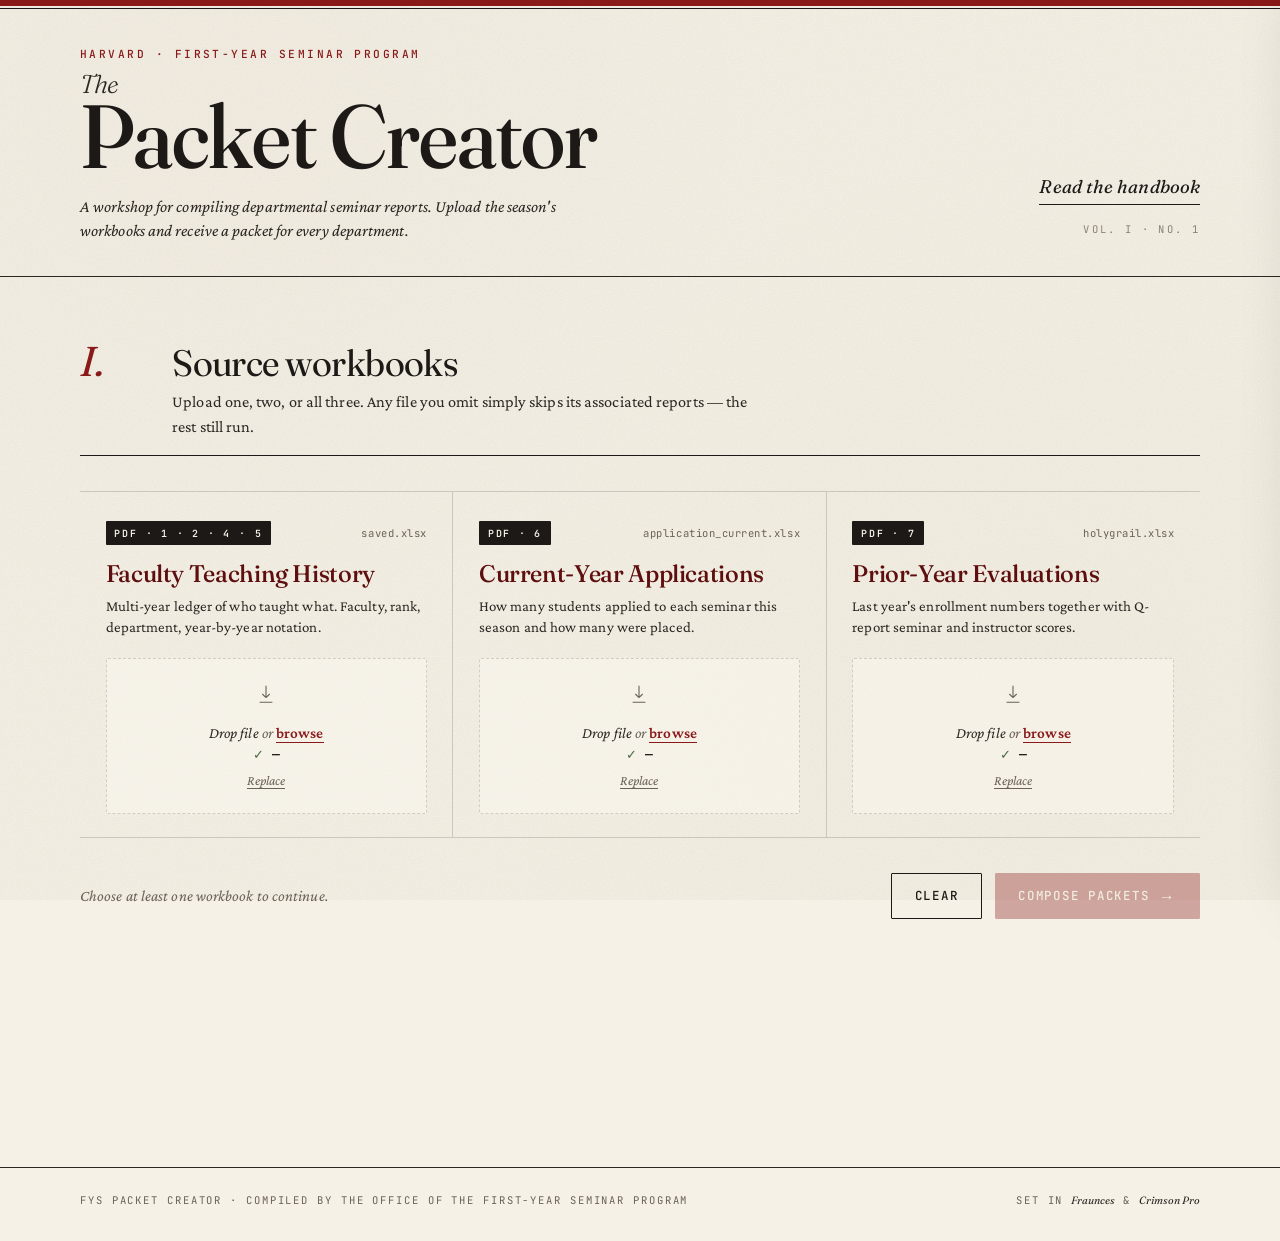
==== commit a2e108c6: "Rework handbook copy and add one-click start scripts Handbook rewrites based on FYSP feedback: - Rep" ====
--- a/templates/index.html
+++ b/templates/index.html
@@ -24,12 +24,11 @@
                 <span class="wordmark-the">The</span>
                 <span class="wordmark-main">Packet Creator</span>
             </h1>
-            <p class="dek">A workshop for compiling departmental seminar reports — upload the season's workbooks and receive a packet for every department.</p>
+            <p class="dek">A workshop for compiling departmental seminar reports. Upload the season's workbooks and receive a packet for every department.</p>
         </div>
         <nav class="masthead-nav">
             <a class="nav-link" href="/static/docs.html" target="_blank" rel="noopener">
-                <span class="nav-num">§</span>
-                <span class="nav-label">Documentation</span>
+                <span class="nav-label">Read the handbook</span>
             </a>
             <span class="nav-meta">Vol. I · No. 1</span>
         </nav>
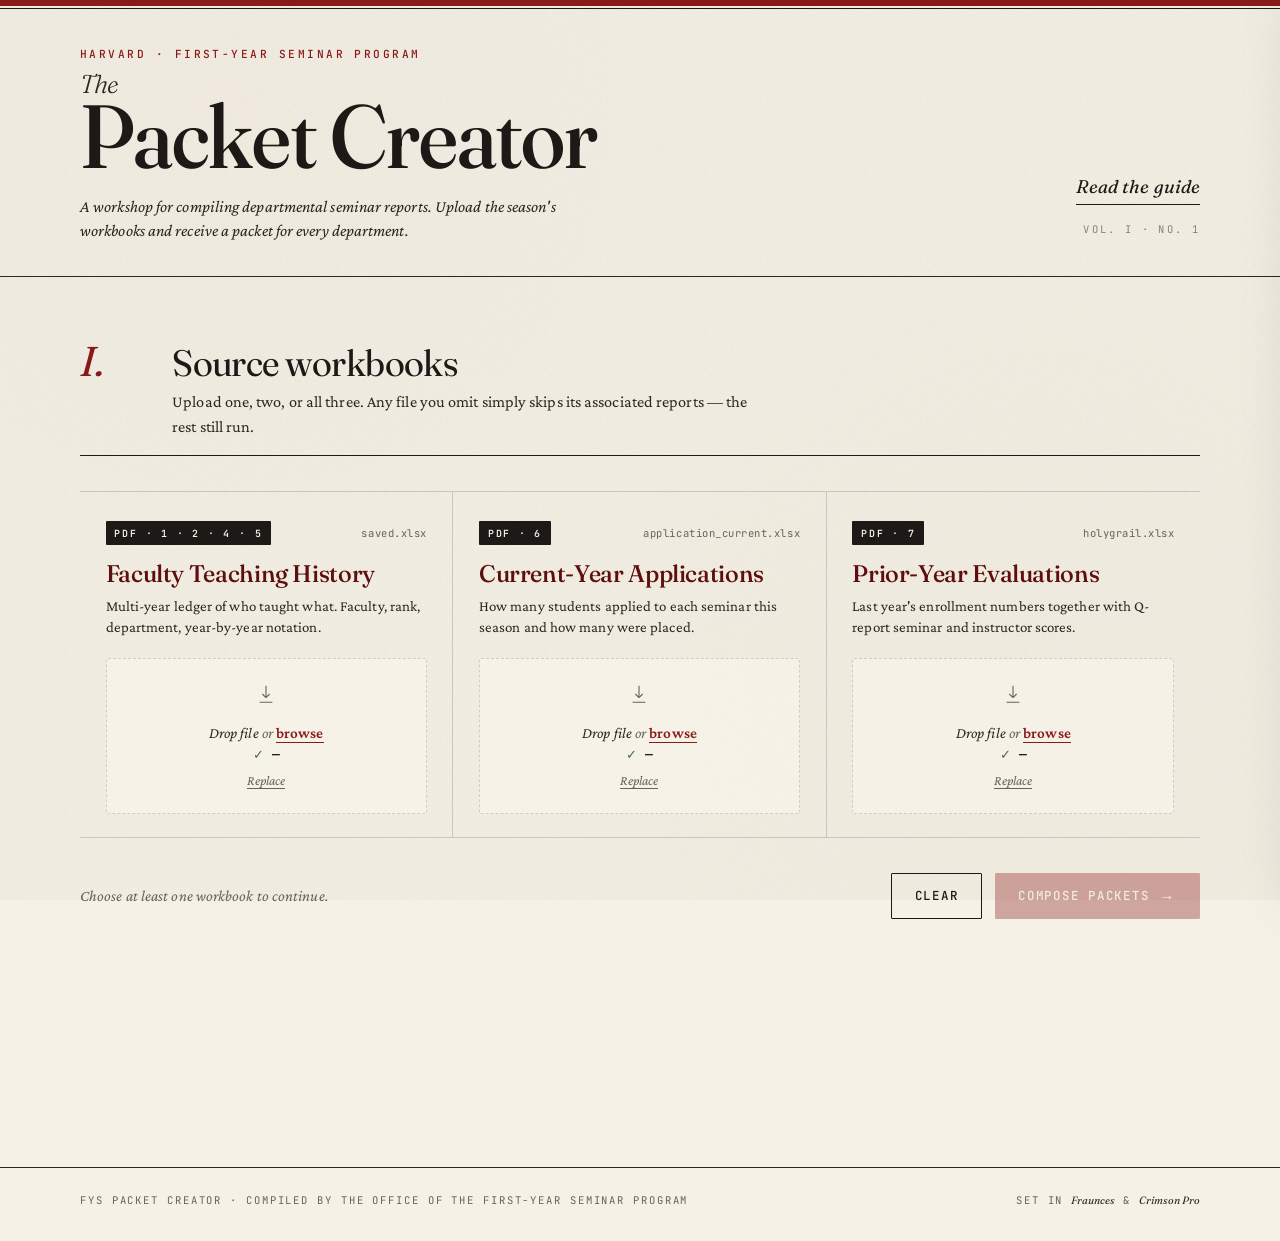
==== commit 7d22acc0: "Add missing PDF 3 generator and staff guide generators/pdf3_graph.py was never committed, so a fresh" ====
--- a/templates/index.html
+++ b/templates/index.html
@@ -27,8 +27,8 @@
             <p class="dek">A workshop for compiling departmental seminar reports. Upload the season's workbooks and receive a packet for every department.</p>
         </div>
         <nav class="masthead-nav">
-            <a class="nav-link" href="/static/docs.html" target="_blank" rel="noopener">
-                <span class="nav-label">Read the handbook</span>
+            <a class="nav-link" href="/static/instructions.html" target="_blank" rel="noopener">
+                <span class="nav-label">Read the guide</span>
             </a>
             <span class="nav-meta">Vol. I · No. 1</span>
         </nav>
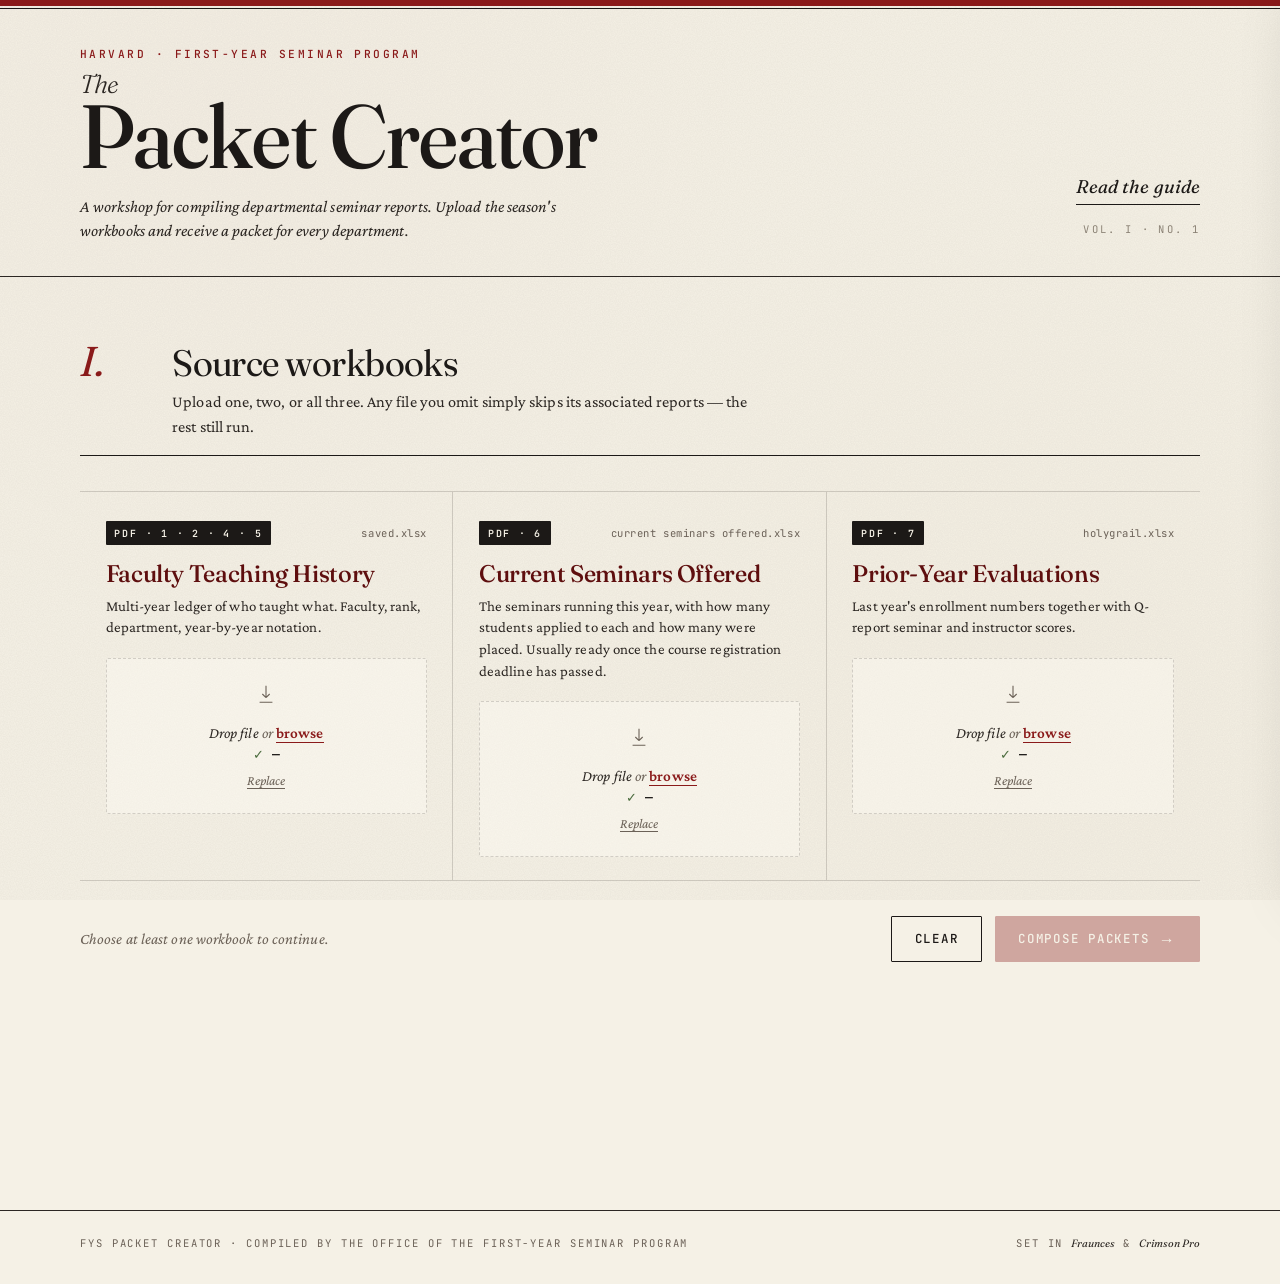
==== commit 8a08659a: "Give page 4 the same fit rule, and point staff at the run notes Page 4 puts one column per academic " ====
--- a/templates/index.html
+++ b/templates/index.html
@@ -72,14 +72,14 @@
                 </div>
             </article>
 
-            <article class="dropzone" data-key="current" data-field="application_current_xlsx">
+            <article class="dropzone" data-key="current" data-field="current_seminars_xlsx">
                 <header class="dz-head">
                     <span class="dz-tag">Pdf · 6</span>
-                    <span class="dz-filename">APPLICATION_CURRENT.xlsx</span>
+                    <span class="dz-filename">CURRENT SEMINARS OFFERED.xlsx</span>
                 </header>
-                <h3 class="dz-name">Current-Year Applications</h3>
-                <p class="dz-blurb">How many students applied to each seminar this season and how many were placed.</p>
-                <div class="dz-drop" tabindex="0" role="button" aria-label="Upload APPLICATION_CURRENT.xlsx">
+                <h3 class="dz-name">Current Seminars Offered</h3>
+                <p class="dz-blurb">The seminars running this year, with how many students applied to each and how many were placed. Usually ready once the course registration deadline has passed.</p>
+                <div class="dz-drop" tabindex="0" role="button" aria-label="Upload CURRENT SEMINARS OFFERED.xlsx">
                     <input type="file" id="file-current" accept=".xlsx,.xls" hidden />
                     <div class="dz-empty">
                         <svg class="dz-icon" viewBox="0 0 24 24" fill="none" stroke="currentColor" stroke-width="1.2"><path d="M12 3v13m0 0l-4-4m4 4l4-4M5 21h14"/></svg>
@@ -163,6 +163,19 @@
             </div>
         </header>
 
+        <details class="notes-shelf" id="notes-shelf" hidden>
+            <summary class="notes-summary">
+                <span class="notes-eyebrow">Before you send these out</span>
+                <span class="notes-headline" id="notes-headline">Read the generation notes</span>
+                <span class="notes-cue">Read the notes</span>
+            </summary>
+            <pre class="notes-body" id="notes-body"></pre>
+            <p class="notes-foot">
+                Saved as <code id="notes-file">README.txt</code> beside the packets and included in the ZIP.
+                <a href="/notes" target="_blank" rel="noopener">Open in a new tab</a>
+            </p>
+        </details>
+
         <div class="index-toolbar">
             <div class="search">
                 <span class="search-glyph">⌕</span>
--- a/static/style.css
+++ b/static/style.css
@@ -684,6 +684,101 @@
     margin: 0 0.15rem;
 }
 .stat-pill.is-warn { color: var(--warn); }
+
+/* ─── Notes shelf ─── */
+/* Sits above the department index because the notes are the one thing to read
+   before the packets go out. Collapsed by default: the summary line says what
+   needs a second look, the full text is one click away. */
+.notes-shelf {
+    margin-bottom: 1.75rem;
+    border-left: 3px solid var(--rule-soft);
+    background: var(--paper-soft);
+}
+.notes-shelf.has-attention {
+    border-left-color: var(--crimson);
+    background: var(--crimson-fade);
+}
+.notes-summary {
+    display: grid;
+    grid-template-columns: 1fr auto;
+    gap: 0.2rem 1.5rem;
+    align-items: center;
+    padding: 1rem 1.4rem;
+    cursor: pointer;
+    list-style: none;
+}
+.notes-summary::-webkit-details-marker { display: none; }
+.notes-summary:focus-visible {
+    outline: 2px solid var(--crimson);
+    outline-offset: -2px;
+}
+.notes-eyebrow {
+    grid-column: 1;
+    font-family: var(--mono);
+    font-size: 0.68rem;
+    letter-spacing: 0.16em;
+    text-transform: uppercase;
+    color: var(--muted);
+}
+.notes-headline {
+    grid-column: 1;
+    font-family: var(--display);
+    font-size: 1.05rem;
+    line-height: 1.35;
+    color: var(--ink);
+    text-wrap: balance;
+}
+.notes-shelf.has-attention .notes-headline { color: var(--crimson-deep); }
+.notes-cue {
+    grid-column: 2;
+    grid-row: 1 / span 2;
+    font-family: var(--mono);
+    font-size: 0.7rem;
+    letter-spacing: 0.12em;
+    text-transform: uppercase;
+    color: var(--muted);
+    white-space: nowrap;
+    border-bottom: 1px solid var(--rule-soft);
+    padding-bottom: 0.15rem;
+    transition: color 0.15s, border-color 0.15s;
+}
+.notes-summary:hover .notes-cue {
+    color: var(--crimson);
+    border-bottom-color: var(--crimson);
+}
+.notes-shelf[open] .notes-cue::after { content: " ×"; }
+.notes-body {
+    margin: 0 1.4rem;
+    padding: 1.1rem 0;
+    border-top: 1px solid var(--rule-soft);
+    /* The notes run long, so this scrolls. The bottom rule marks where the
+       scrolling region ends, otherwise a cut-off line reads as truncated. */
+    border-bottom: 1px solid var(--rule-soft);
+    font-family: var(--mono);
+    font-size: 0.72rem;
+    line-height: 1.65;
+    color: var(--ink-soft);
+    white-space: pre-wrap;
+    overflow-x: auto;
+    max-height: 26rem;
+    overflow-y: auto;
+}
+.notes-foot {
+    padding: 0.9rem 1.4rem 1.1rem;
+    font-size: 0.9rem;
+    color: var(--muted);
+}
+.notes-foot code {
+    font-family: var(--mono);
+    font-size: 0.78rem;
+    color: var(--ink-soft);
+}
+.notes-foot a { color: var(--crimson); }
+
+@media (max-width: 640px) {
+    .notes-summary { grid-template-columns: 1fr; }
+    .notes-cue { grid-column: 1; grid-row: auto; justify-self: start; }
+}
 
 /* ─── Errors shelf ─── */
 .errors-shelf {
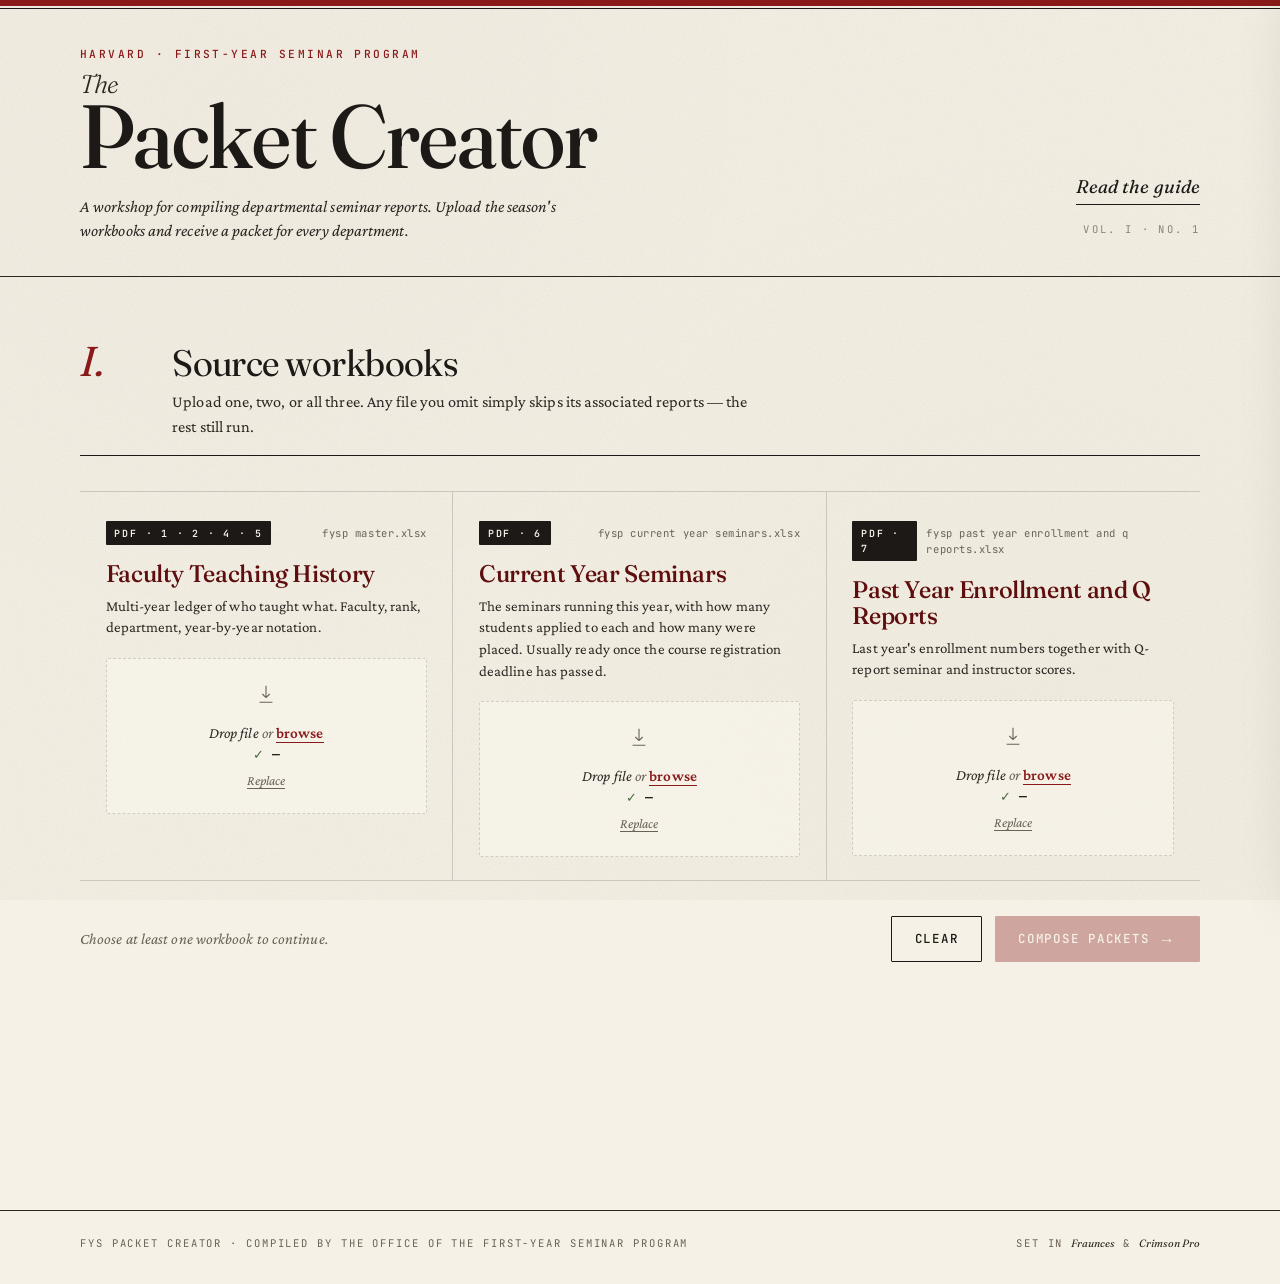
==== commit 375a625c: "Name the three source files with one FYSP scheme The three inputs had accumulated names from differe" ====
--- a/templates/index.html
+++ b/templates/index.html
@@ -55,11 +55,11 @@
             <article class="dropzone" data-key="saved" data-field="saved_xlsx">
                 <header class="dz-head">
                     <span class="dz-tag">Pdf · 1 · 2 · 4 · 5</span>
-                    <span class="dz-filename">SAVED.xlsx</span>
+                    <span class="dz-filename">FYSP Master.xlsx</span>
                 </header>
                 <h3 class="dz-name">Faculty Teaching History</h3>
                 <p class="dz-blurb">Multi-year ledger of who taught what. Faculty, rank, department, year-by-year notation.</p>
-                <div class="dz-drop" tabindex="0" role="button" aria-label="Upload SAVED.xlsx">
+                <div class="dz-drop" tabindex="0" role="button" aria-label="Upload FYSP Master.xlsx">
                     <input type="file" id="file-saved" accept=".xlsx,.xls" hidden />
                     <div class="dz-empty">
                         <svg class="dz-icon" viewBox="0 0 24 24" fill="none" stroke="currentColor" stroke-width="1.2"><path d="M12 3v13m0 0l-4-4m4 4l4-4M5 21h14"/></svg>
@@ -75,11 +75,11 @@
             <article class="dropzone" data-key="current" data-field="current_seminars_xlsx">
                 <header class="dz-head">
                     <span class="dz-tag">Pdf · 6</span>
-                    <span class="dz-filename">CURRENT SEMINARS OFFERED.xlsx</span>
+                    <span class="dz-filename">FYSP Current Year Seminars.xlsx</span>
                 </header>
-                <h3 class="dz-name">Current Seminars Offered</h3>
+                <h3 class="dz-name">Current Year Seminars</h3>
                 <p class="dz-blurb">The seminars running this year, with how many students applied to each and how many were placed. Usually ready once the course registration deadline has passed.</p>
-                <div class="dz-drop" tabindex="0" role="button" aria-label="Upload CURRENT SEMINARS OFFERED.xlsx">
+                <div class="dz-drop" tabindex="0" role="button" aria-label="Upload FYSP Current Year Seminars.xlsx">
                     <input type="file" id="file-current" accept=".xlsx,.xls" hidden />
                     <div class="dz-empty">
                         <svg class="dz-icon" viewBox="0 0 24 24" fill="none" stroke="currentColor" stroke-width="1.2"><path d="M12 3v13m0 0l-4-4m4 4l4-4M5 21h14"/></svg>
@@ -95,11 +95,11 @@
             <article class="dropzone" data-key="holygrail" data-field="holygrail_xlsx">
                 <header class="dz-head">
                     <span class="dz-tag">Pdf · 7</span>
-                    <span class="dz-filename">HOLYGRAIL.xlsx</span>
+                    <span class="dz-filename">FYSP Past Year Enrollment and Q Reports.xlsx</span>
                 </header>
-                <h3 class="dz-name">Prior-Year Evaluations</h3>
+                <h3 class="dz-name">Past Year Enrollment and Q Reports</h3>
                 <p class="dz-blurb">Last year's enrollment numbers together with Q-report seminar and instructor scores.</p>
-                <div class="dz-drop" tabindex="0" role="button" aria-label="Upload HOLYGRAIL.xlsx">
+                <div class="dz-drop" tabindex="0" role="button" aria-label="Upload FYSP Past Year Enrollment and Q Reports.xlsx">
                     <input type="file" id="file-holygrail" accept=".xlsx,.xls" hidden />
                     <div class="dz-empty">
                         <svg class="dz-icon" viewBox="0 0 24 24" fill="none" stroke="currentColor" stroke-width="1.2"><path d="M12 3v13m0 0l-4-4m4 4l4-4M5 21h14"/></svg>
